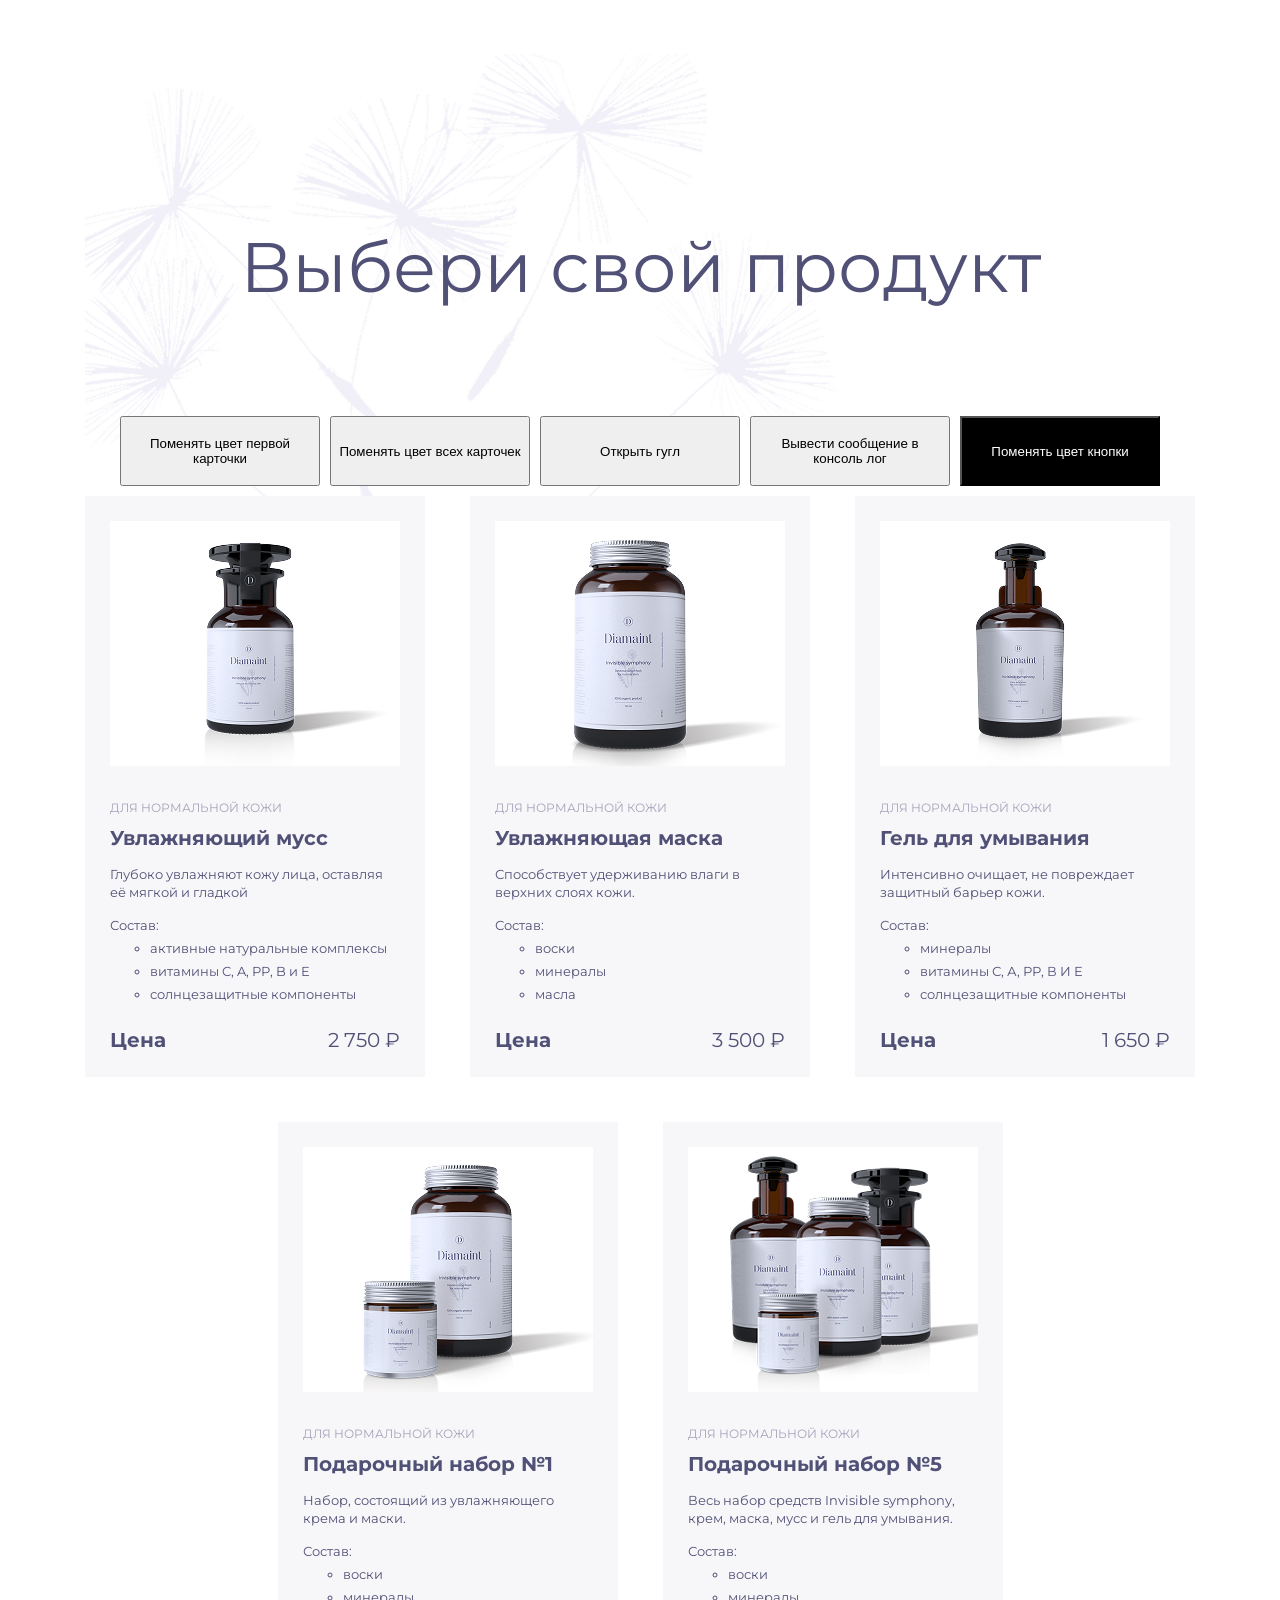
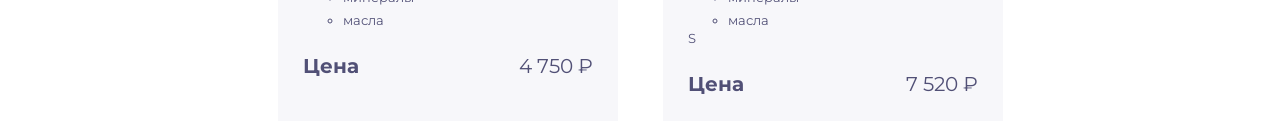
==== index.html @ afa51c01 "fix errors" ====
<!DOCTYPE html>
<html lang="en">
<head>
  <meta charset="UTF-8">
  <meta name="viewport" content="width=device-width, initial-scale=1.0">
  <link rel="stylesheet" href="style.css">
  <link rel="preconnect" href="https://fonts.googleapis.com">
  <link rel="preconnect" href="https://fonts.gstatic.com" crossorigin>
  <link href="https://fonts.googleapis.com/css2?family=Montserrat:ital,wght@0,100..900;1,100..900&display=swap" rel="stylesheet">
  <title>Карточка продукта</title>
</head>
<body>
  <div class="container">
    <h1 class="title">Выбери свой продукт</h1>
    <div class="control-buttons">
      <button id="control-first-card-button" >Поменять цвет первой карточки</button>
      <button id="control-all-cards-button" >Поменять цвет всех карточек</button>
      <button id="external-link-button">Открыть гугл</button>
      <button id="log-button">Вывести сообщение в консоль лог</button>
      <button id="control-toggle-button" class="control-button control-button--modified">Поменять цвет кнопки</button>
    </div>
    <ul class="product_card_list">
      <li class="product_card">
            <img src="img/mousse.jpg" alt="Увлажняющий мусс" width="290" height="245" class="product_card_photo" >
            <span class="product_card_category">для нормальной кожи</span>
            <h2 class="product_card_name">Увлажняющий мусс</h2>
            <p class="product_card_description">Глубоко увлажняют кожу лица, оставляя её мягкой и гладкой</p>
          <div class="product_card_compound_wrapper">
            <span class="product_card_compound_label">Состав:</span>
            <ul class="product_card_compound">
              <li class="product_card_compound_item">активные натуральные комплексы</li>
              <li class="product_card_compound_item">витамины C, A, PP, B и E</li>
              <li class="product_card_compound_item">солнцезащитные компоненты</li>
            </ul>
          </div>
          <div class="product_card_price">
            <span class="product_card_price_label">Цена</span>
            <span class="product_card_price_value">2 750 &#8381;</span>
          </div>
      </li>
      <li class="product_card">
          <img src="img/mask.jpg" alt="Увлажняющая маска" width="290" height="245" class="product_card_photo">
          <span class="product_card_category">для нормальной кожи</span>
          <h2 class="product_card_name">Увлажняющая маска</h2>
          <p class="product_card_description">Способствует удерживанию влаги в верхних слоях кожи.</p>
          <div class="product_card_compound_wrapper">
            <span class="product_card_compound_label">Состав:</span>
            <ul class="product_card_compound">
              <li class="product_card_compound_item">воски</li>
              <li class="product_card_compound_item">минералы</li>
              <li class="product_card_compound_item">масла</li>
            </ul>
          </div>
          <div class="product_card_price">
            <span class="product_card_price_label">Цена</span>
            <span class="product_card_price_value">3 500 &#8381;</span>
          </div>
      </li>
      <li class="product_card">
          <img src="img/cleansing_gel.jpg" alt="Гель для умывания" width="290" height="245" class="product_card_photo">
          <span class="product_card_category">для нормальной кожи</span>
          <h2 class="product_card_name">Гель для умывания</h2>
          <p class="product_card_description">Интенсивно очищает, не повреждает защитный барьер кожи.</p>
          <div class="product_card_compound_wrapper">
            <span class="product_card_compound_label">Состав:</span>
            <ul class="product_card_compound">
              <li class="product_card_compound_item">минералы</li>
              <li class="product_card_compound_item">витамины С, А, РР, В И Е</li>
              <li class="product_card_compound_item">солнцезащитные компоненты</li>
            </ul>
          </div>
            <div class="product_card_price">
              <span class="product_card_price_label">Цена</span>
              <span class="product_card_price_value">1 650 &#8381;</span>
            </div>
      </li>
      <li class="product_card">
          <img src="img/gift_set_1.jpg" alt="Подарочный набор №1" width="290" height="245" class="product_card_photo">
          <span class="product_card_category">для нормальной кожи</span>
          <h2 class="product_card_name">Подарочный набор №1</h2>
          <p class="product_card_description">Набор, состоящий из увлажняющего крема и маски.</p>
          <div class="product_card_compound_wrapper">
            <span class="product_card_compound_label">Состав:</span>
            <ul class="product_card_compound">
              <li class="product_card_compound_item">воски</li>
              <li class="product_card_compound_item">минералы</li>
              <li class="product_card_compound_item">масла</li>
            </ul>
          </div>
          <div class="product_card_price">
            <span class="product_card_price_label">Цена</span>
            <span class="product_card_price_value">4 750 &#8381;</span>
          </div>
      </li>
      <li class="product_card">
          <img src="img/gift_set_5.jpg" alt="Подарочный набор №5" width="290" height="245" class="product_card_photo">
          <span class="product_card_category">для нормальной кожи</span>
          <h2 class="product_card_name">Подарочный набор №5</h2>
          <p class="product_card_description">Весь набор средств Invisible symphony, крем, маска, мусс и гель для умывания.</p>
          <div class="product_card_compound_wrapper">
            <span class="product_card_compound_label">Состав:</span>
            <ul class="product_card_compound">
              <li class="product_card_compound_item">воски</li>
              <li class="product_card_compound_item">минералы</li>
              <li class="product_card_compound_item">масла</li>
            </ul>S
          </div>
          <div class="product_card_price">
            <span class="product_card_price_label">Цена</span>
            <span class="product_card_price_value">7 520 &#8381;</span>
          </div>
      </li>
    </ul>
  </div>
  <script src="main.js"></script>
  <script src="homework-5.js"></script>
  <script src="homework-6.js"></script>
  <script type="module" src="homework-7.js"></script>
</body>
</html>
---- style.css ----
* {
  box-sizing: border-box;
}

body {
  font-family: 'Montserrat', sans-serif;
  font-size: 13px;
  color: #515076;
  line-height: 18px;
}

.title {
  font-size: 70px;
  font-weight: 400;
  line-height: 78px;
  margin: 0;
  margin-bottom: 110px;
  text-align: center;
}

.container {
  background-position: top left;
  background-repeat: no-repeat;
  background-image: url("/img/bg_flowers.png");
  width: 1110px;
  margin: 0 auto;
  padding-top: 220px;
}

.control-buttons {
  display: flex;
  flex-wrap: wrap;
  gap: 10px;
  margin-bottom: 10px;
  justify-content: center;
}

.control-buttons button {
  width: 200px;
  height: 70px;
}

.control-button {
  background-color: rebeccapurple;
  color: aquamarine;
}

.control-button--modified {
  background-color: black;
  color: white;
}

.product_card_list {
  display: flex;
  flex-wrap: wrap;
  justify-content: center;
  list-style: none;
  padding: 0;
  margin: 0 auto;
  gap: 45px;
}

.product_card {
  background-color: #F7F7FA;
  width: 340px;
  padding: 25px;
}

.product_card_photo {
  display: block; 
  margin-bottom: 30px;
}

.product_card_category {
  color: #A5A3B9;
  font-size: 12px;
  line-height: 24px;
  text-transform: uppercase;
}

.product_card_name {
  font-size: 20px;
  line-height: 27px;
  margin-top: 5px;
  margin-bottom: 5px;
}

.product_card_compound_wrapper {
  margin-top: 15px;
  margin-bottom: 25px;
}

.product_card_compound_item {
  margin-top: 5px;
}

.product_card_price {
  font-size: 20px;
  line-height: 24px;
  display: flex;
  justify-content: space-between;
}

.product_card_price_label {
  font-weight: 700;
  font-style: bold;
}
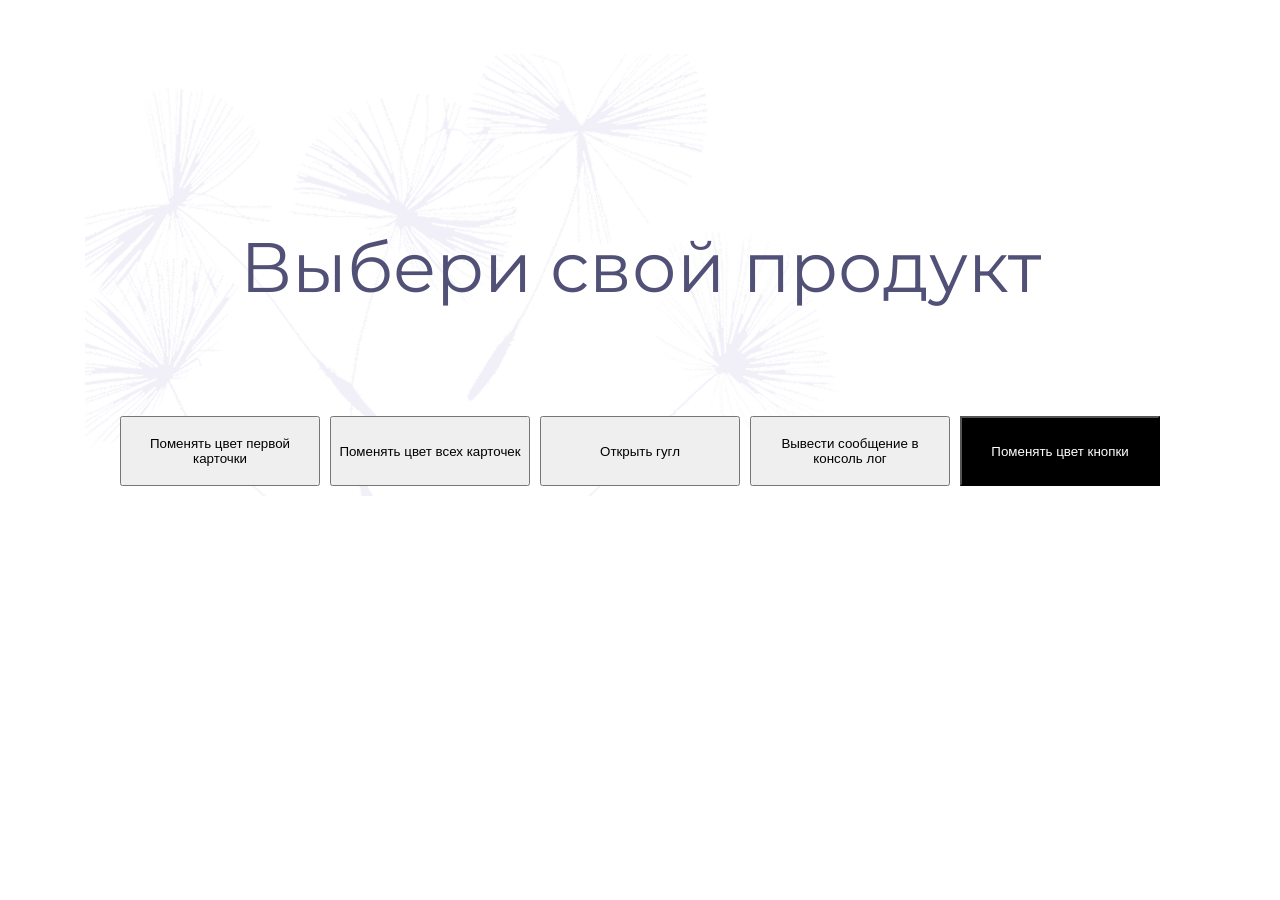
==== commit 45781cc7: "completed task with template" ====
--- a/index.html
+++ b/index.html
@@ -19,102 +19,32 @@
       <button id="log-button">Вывести сообщение в консоль лог</button>
       <button id="control-toggle-button" class="control-button control-button--modified">Поменять цвет кнопки</button>
     </div>
-    <ul class="product_card_list">
+
+    <ul id="product_card_list" class="product_card_list">    </ul>
+
+    <template id="product_card-template">
       <li class="product_card">
-            <img src="img/mousse.jpg" alt="Увлажняющий мусс" width="290" height="245" class="product_card_photo" >
-            <span class="product_card_category">для нормальной кожи</span>
-            <h2 class="product_card_name">Увлажняющий мусс</h2>
-            <p class="product_card_description">Глубоко увлажняют кожу лица, оставляя её мягкой и гладкой</p>
-          <div class="product_card_compound_wrapper">
-            <span class="product_card_compound_label">Состав:</span>
-            <ul class="product_card_compound">
-              <li class="product_card_compound_item">активные натуральные комплексы</li>
-              <li class="product_card_compound_item">витамины C, A, PP, B и E</li>
-              <li class="product_card_compound_item">солнцезащитные компоненты</li>
-            </ul>
-          </div>
-          <div class="product_card_price">
-            <span class="product_card_price_label">Цена</span>
-            <span class="product_card_price_value">2 750 &#8381;</span>
-          </div>
+        <img class="product_card_photo" src="" alt="" width="290" height="245">
+        <span class="product_card_category"></span>
+        <h2 class="product_card_name"></h2>
+        <p class="product_card_description"></p>
+      <div class="product_card_compound_wrapper">
+        <span class="product_card_compound_label">Состав:</span>
+        <ul class="product_card_compound">
+        </ul>
+      </div>
+      <div class="product_card_price">
+        <span class="product_card_price_label">Цена</span>
+        <span class="product_card_price_value"> </span>
+      </div>
       </li>
-      <li class="product_card">
-          <img src="img/mask.jpg" alt="Увлажняющая маска" width="290" height="245" class="product_card_photo">
-          <span class="product_card_category">для нормальной кожи</span>
-          <h2 class="product_card_name">Увлажняющая маска</h2>
-          <p class="product_card_description">Способствует удерживанию влаги в верхних слоях кожи.</p>
-          <div class="product_card_compound_wrapper">
-            <span class="product_card_compound_label">Состав:</span>
-            <ul class="product_card_compound">
-              <li class="product_card_compound_item">воски</li>
-              <li class="product_card_compound_item">минералы</li>
-              <li class="product_card_compound_item">масла</li>
-            </ul>
-          </div>
-          <div class="product_card_price">
-            <span class="product_card_price_label">Цена</span>
-            <span class="product_card_price_value">3 500 &#8381;</span>
-          </div>
-      </li>
-      <li class="product_card">
-          <img src="img/cleansing_gel.jpg" alt="Гель для умывания" width="290" height="245" class="product_card_photo">
-          <span class="product_card_category">для нормальной кожи</span>
-          <h2 class="product_card_name">Гель для умывания</h2>
-          <p class="product_card_description">Интенсивно очищает, не повреждает защитный барьер кожи.</p>
-          <div class="product_card_compound_wrapper">
-            <span class="product_card_compound_label">Состав:</span>
-            <ul class="product_card_compound">
-              <li class="product_card_compound_item">минералы</li>
-              <li class="product_card_compound_item">витамины С, А, РР, В И Е</li>
-              <li class="product_card_compound_item">солнцезащитные компоненты</li>
-            </ul>
-          </div>
-            <div class="product_card_price">
-              <span class="product_card_price_label">Цена</span>
-              <span class="product_card_price_value">1 650 &#8381;</span>
-            </div>
-      </li>
-      <li class="product_card">
-          <img src="img/gift_set_1.jpg" alt="Подарочный набор №1" width="290" height="245" class="product_card_photo">
-          <span class="product_card_category">для нормальной кожи</span>
-          <h2 class="product_card_name">Подарочный набор №1</h2>
-          <p class="product_card_description">Набор, состоящий из увлажняющего крема и маски.</p>
-          <div class="product_card_compound_wrapper">
-            <span class="product_card_compound_label">Состав:</span>
-            <ul class="product_card_compound">
-              <li class="product_card_compound_item">воски</li>
-              <li class="product_card_compound_item">минералы</li>
-              <li class="product_card_compound_item">масла</li>
-            </ul>
-          </div>
-          <div class="product_card_price">
-            <span class="product_card_price_label">Цена</span>
-            <span class="product_card_price_value">4 750 &#8381;</span>
-          </div>
-      </li>
-      <li class="product_card">
-          <img src="img/gift_set_5.jpg" alt="Подарочный набор №5" width="290" height="245" class="product_card_photo">
-          <span class="product_card_category">для нормальной кожи</span>
-          <h2 class="product_card_name">Подарочный набор №5</h2>
-          <p class="product_card_description">Весь набор средств Invisible symphony, крем, маска, мусс и гель для умывания.</p>
-          <div class="product_card_compound_wrapper">
-            <span class="product_card_compound_label">Состав:</span>
-            <ul class="product_card_compound">
-              <li class="product_card_compound_item">воски</li>
-              <li class="product_card_compound_item">минералы</li>
-              <li class="product_card_compound_item">масла</li>
-            </ul>S
-          </div>
-          <div class="product_card_price">
-            <span class="product_card_price_label">Цена</span>
-            <span class="product_card_price_value">7 520 &#8381;</span>
-          </div>
-      </li>
-    </ul>
+    </template>
+    
   </div>
   <script src="main.js"></script>
   <script src="homework-5.js"></script>
   <script src="homework-6.js"></script>
   <script type="module" src="homework-7.js"></script>
+  <script type="module" src="homework-8.js"></script>
 </body>
 </html>
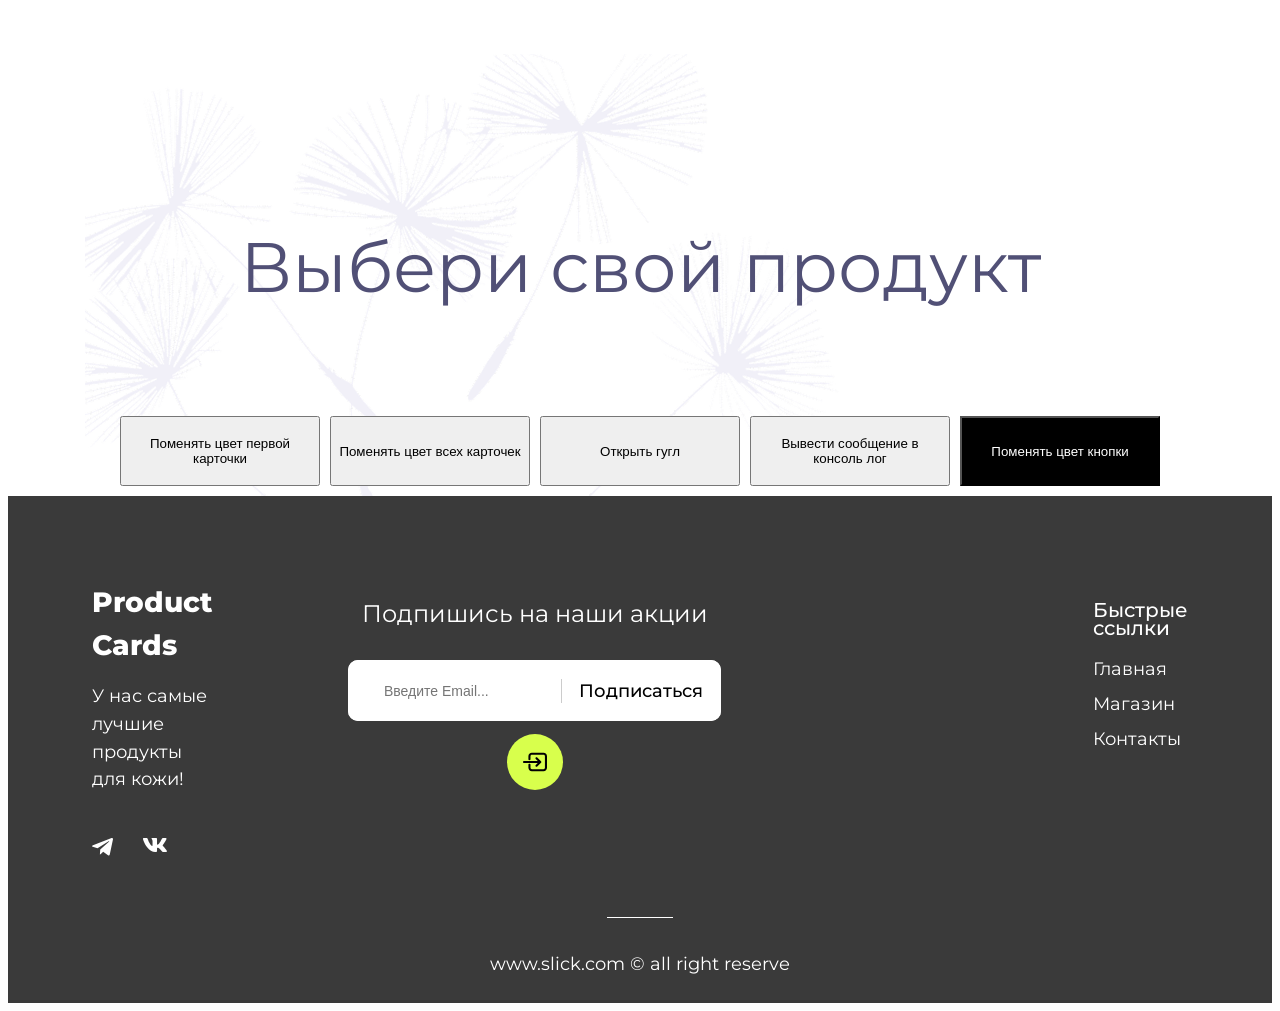
==== commit eae03025: "completed tasks with forms" ====
--- a/index.html
+++ b/index.html
@@ -18,13 +18,14 @@
       <button id="external-link-button">Открыть гугл</button>
       <button id="log-button">Вывести сообщение в консоль лог</button>
       <button id="control-toggle-button" class="control-button control-button--modified">Поменять цвет кнопки</button>
+      
     </div>
 
     <ul id="product_card_list" class="product_card_list">    </ul>
 
     <template id="product_card-template">
       <li class="product_card">
-        <img class="product_card_photo" src="" alt="" width="290" height="245">
+        <img class="product_card_image" src="" alt="" width="290" height="245">
         <span class="product_card_category"></span>
         <h2 class="product_card_name"></h2>
         <p class="product_card_description"></p>
@@ -39,12 +40,92 @@
       </div>
       </li>
     </template>
-    
   </div>
+
+  
+  <footer class="footer">
+    <div class="footer_container">
+      <div class="footer_wrapper">
+        <div class="footer_about">
+          <h2 class="footer_logo">Product Cards</h2>
+          <p class="footer_description">У нас самые лучшие продукты для кожи!</p>
+          <div class="footer_icons">
+            <a href="#" class="footer_telegramm">
+              <img src="img/telegtamm_icon.svg" alt="Telegram" width="21" height="18">
+            </a>
+            <a href="#" class="footer_vk">
+              <img src="img/vk_icon.svg" alt="VK" width="24" height="14">
+            </a>
+          </div>
+        </div>
+        <div class="footer_subscribe">
+          <h3 class="footer_subscribe-title">Подпишись на наши акции</h3>
+          <form class="footer_form">
+            <input 
+            type="email"
+            name="email"
+            class="footer_form-email"
+            placeholder="Введите Email..."
+            required
+            autocomplete="on"
+            >
+            <button type="submit" class="footer_form-btn">Подписаться</button>
+          </form>
+          <button type="button" class="registration"></button>
+        </div>
+          <nav class="footer_nav">
+            <h3 class="footer_nav-name">Быстрые ссылки</h3>
+            <ul class="footer_nav-list">
+              <li class="footer_nav-item">
+                <a href="#" class="footer_nav-link">Главная</a>
+              </li>
+              <li class="footer_nav-item">
+                <a href="#" class="footer_nav-link">Магазин</a>
+              </li>
+              <li class="footer_nav-item">
+                <a href="#" class="footer_nav-link">Контакты</a>
+              </li>
+            </ul>
+          </nav>
+        </div>
+        <p class="footer_rights">www.slick.com © all right reserve</p>
+    </div>
+  </footer>
+
+  <div class="overlay"></div>
+  <div class="modal">
+    <button type="button" class="modal_close"></button>
+    <form action="" class="form_registration">
+      <label for="username">Имя:</label>
+        <input type="text" id="username" name="username" placeholder="Иван" required>
+
+      <label for="surname">Фамилия:</label>
+        <input type="text" id="surname" name="surname" placeholder="Иванович" required>
+        
+      <label for="birthday">Дата рождения:</label>
+        <input type="date" id="birthday" name="birthday" placeholder="20.06.1995" required>
+
+      <label for="login">Логин:</label>
+        <input type="text" id="login" name="login" placeholder="Ivan22" minlength="4" maxlength="15" required>
+      
+      <label for="password">Пароль:</label>
+        <input type="password" id="password" name="password" minlength="6" maxlength="15" required>
+      
+      <label for="confirm_password">Подтверждение пароля:</label>
+        <input type="password" id="confirm_password" name="confirm_password" required>
+      
+      <div class="buttons">
+        <button type="submit" class="submit_button form_button"></button>
+        <button type="reset" class="reset_button form_button"></button>
+      </div>
+    </form>
+  </div>
+
   <script src="main.js"></script>
   <script src="homework-5.js"></script>
   <script src="homework-6.js"></script>
   <script type="module" src="homework-7.js"></script>
   <script type="module" src="homework-8.js"></script>
+  <script src="homework-9.js"></script>
 </body>
 </html>
--- a/style.css
+++ b/style.css
@@ -66,7 +66,7 @@
   padding: 25px;
 }
 
-.product_card_photo {
+.product_card_image {
   display: block; 
   margin-bottom: 30px;
 }
@@ -104,4 +104,303 @@
 .product_card_price_label {
   font-weight: 700;
   font-style: bold;
-}+}
+
+.overlay {
+  display: none;
+  position: fixed;
+  z-index: 3;
+  top: 0;
+  left: 0;
+  width: 100%;
+  height: 100%;
+  background: rgba(0,0,0,0.5);
+}
+
+.overlay-showed {
+  display: block;
+}
+
+.registration {
+  width: 56px;
+  height: 56px;
+  border-radius: 50%;
+  border: none;
+  cursor: pointer;
+
+  background-color: #d8ff4c; 
+
+  background-image: url("img/login-button-icon.svg");
+  background-repeat: no-repeat;
+  background-position: center;
+  background-size: 24px;
+}
+
+.modal {
+  display: none;
+
+  position: fixed;
+  z-index: 4;
+
+  top: 50%;
+  left: 50%;
+  transform: translate(-50%, -50%);
+
+  width: 100%;
+  max-width: 480px;   
+  padding: 32px 28px;
+
+  background-color: #1c1c1c;
+  color: #ffffff;
+
+  border-radius: 16px;
+  box-shadow: 0 20px 60px rgba(0, 0, 0, 0.6);
+}
+
+.modal-showed {
+  display: block;
+}
+
+.modal_close {
+  width: 40px;
+  height: 40px;
+
+  border: none;
+  border-radius: 50%;
+  cursor: pointer;
+
+  background-color: transparent;
+
+  background-image: url("img/close-button-icon.svg");
+  background-repeat: no-repeat;
+  background-position: center;
+  background-size: 18px;
+
+  filter: invert(1); 
+}
+
+
+.form_registration {
+  padding: 15px;
+  font-size: 20px;
+  display: flex;
+  flex-direction: column;
+  gap: 15px;
+}
+
+.form_registration label {
+  display: block;
+  margin-bottom: 4px;
+
+  font-size: 12px;
+  font-weight: 600;
+  color: #8f8f8f;
+
+  text-transform: uppercase;
+  letter-spacing: 0.5px;
+}
+
+.form_registration input {
+  width: 100%;
+  padding: 12px 14px;
+
+  border-radius: 10px; 
+  border: 1px solid #3a3a3a;
+
+  background-color: #262626;
+  color: #fff;
+
+  font-size: 14px;
+
+  transition: all 0.2s ease;
+  outline: none;
+  margin-bottom: 16px;
+}
+
+.buttons {
+  display: flex;
+  gap: 20px;
+}
+
+.form_button {
+  width: 56px;
+  height: 56px;
+  border-radius: 50%;
+  border: none;
+  cursor: pointer;
+
+  background-color: #2e7d32;
+  background-repeat: no-repeat;
+  background-position: center;
+  background-size: 24px;
+
+  transition: transform 0.15s ease;
+}
+
+.form_button:hover {
+  transform: scale(1.1);
+}
+
+.form_button:active {
+  transform: scale(0.9);
+}
+
+.submit_button {
+  background-image: url("img/submit-button-icon.svg");
+}
+
+.reset_button {
+  background-image: url("img/reset-button-icon.svg");
+  background-color: #555;
+}
+
+.footer {
+  background-color: #3A3A3A;
+  color: white;
+}
+
+.footer_container {
+  max-width: 1728px;
+  padding: 85px 84px 30px;
+  margin: 0 auto;
+}
+
+.footer_wrapper {
+  display: flex;
+  align-items: flex-start;
+  margin-bottom: 165px;
+}
+
+.footer_about {
+  width: 409px;
+  height: 87px;
+  display: flex;
+  flex-direction: column;
+  margin-right: 132px;
+}
+
+.footer_logo {
+  font-weight: 800;
+  font-size: 28px;
+  line-height: 154%;
+  margin: 0;
+}
+
+.footer_description {
+  font-weight: 400;
+  font-size: 18px;
+  line-height: 154%;
+  margin-top: 16px;
+  margin-bottom: 44px;
+}
+
+.footer_icons {
+  display: flex;
+  gap: 30px;
+}
+
+.footer_subscribe {
+  width: 477px;
+  margin-right: 372px;
+  display: flex;
+  flex-direction: column;
+  align-items: center;
+  text-align: center;
+  gap: 13px;
+}
+
+.footer_subscribe-title {
+  font-weight: 400;
+  font-size: 24px;
+}
+
+.footer_form {
+  width: 100%;
+  height: 61px;
+  display: flex;
+  overflow: hidden;
+  border-radius: 10px;
+  background-color: white;
+}
+
+.footer_form-email {
+  flex: 1;
+  border: none;
+  outline: none;
+  padding-left: 36px;
+
+  font-weight: 500;
+  font-size: 14px;
+  line-height: 100%;
+}
+
+.footer_form-btn {
+  width: 160px;
+  border: none;
+  background-color: white;
+  color: black;
+
+  font-size: 18px;
+  font-weight: 500;
+  font-family: inherit;
+
+  position: relative;
+}
+
+.footer_form-btn::before {
+  content: "";
+  position: absolute;
+  left: 0;
+  top: 50%;
+  transform: translateY(-50%);
+  width: 1px;
+  height: 24px;
+  background-color: #ccc;
+}
+
+.footer_nav {
+  width: 200px;
+}
+
+.footer_nav-name {
+  font-weight: 500;
+  font-size: 20px;
+}
+
+.footer_nav-list {
+  list-style: none;
+  margin: 23px 0 0;
+  padding: 0;
+
+  display: flex;
+  flex-direction: column;
+  gap: 17px;
+}
+
+.footer_nav-item {
+  font-size: 18px;
+  font-weight: 400;
+}
+
+.footer_nav-link {
+  text-decoration: none;
+  color: white;
+}
+
+.footer_rights {
+  text-align: center;
+  font-size: 18px;
+  position: relative;
+  margin: 0;
+}
+
+.footer_rights::before {
+  content: "";
+  position: absolute;
+  top: -38px;
+  left: 50%;
+  transform: translateX(-50%);
+  width: 66px;
+  height: 1px;
+  background: white;
+}
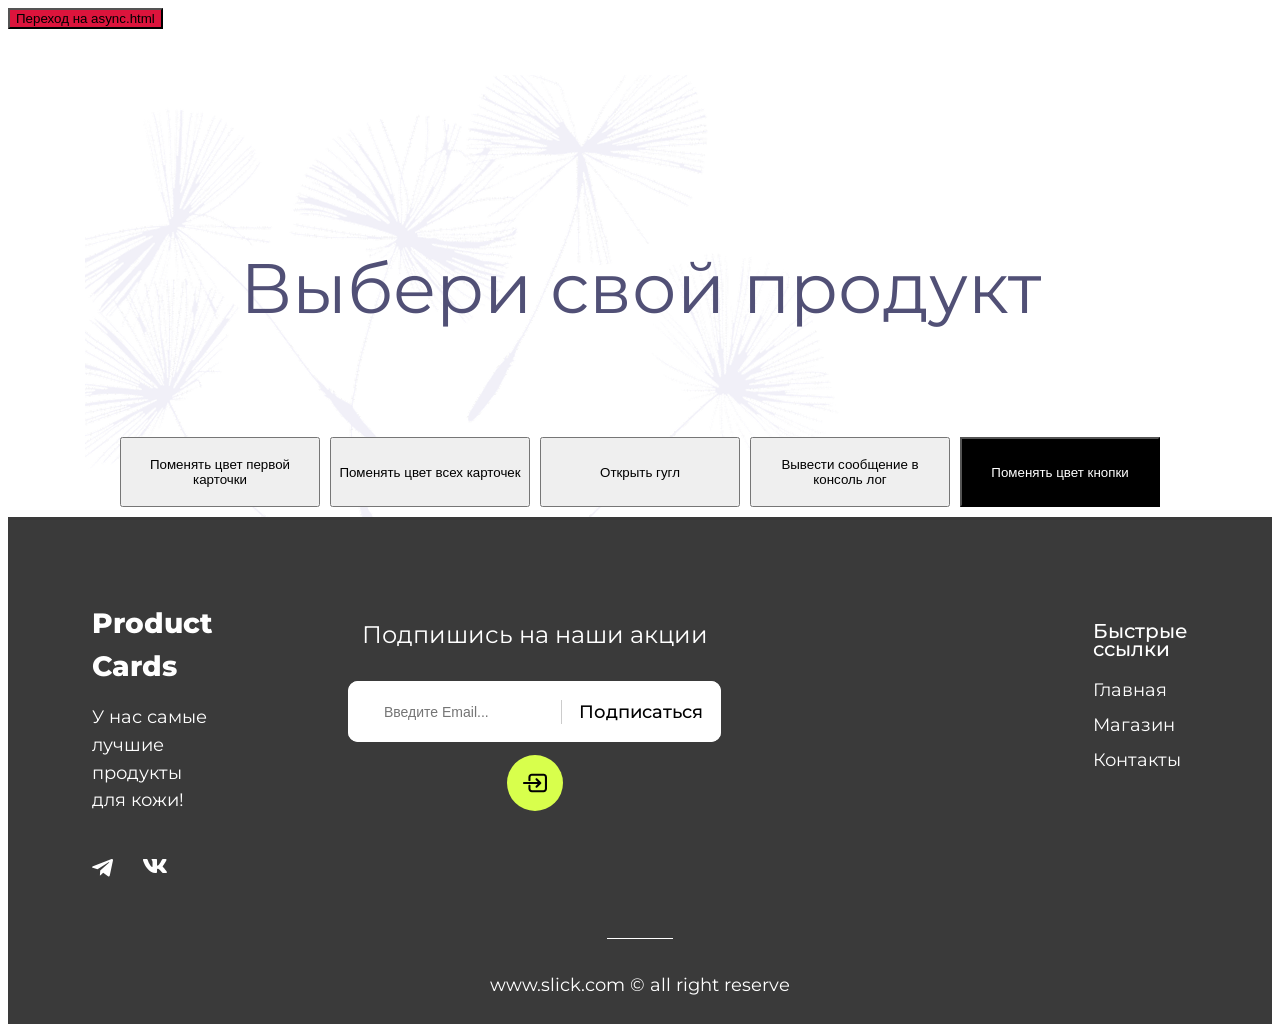
==== commit ce7f08a7: "completion of homework 13" ====
--- a/index.html
+++ b/index.html
@@ -10,6 +10,11 @@
   <title>Карточка продукта</title>
 </head>
 <body>
+  
+  <a href="/async/async.html">
+    <button class="async-btn">Переход на async.html</button>
+  </a>
+
   <div class="container">
     <h1 class="title">Выбери свой продукт</h1>
     <div class="control-buttons">
@@ -51,7 +56,7 @@
           <p class="footer_description">У нас самые лучшие продукты для кожи!</p>
           <div class="footer_icons">
             <a href="#" class="footer_telegramm">
-              <img src="img/telegtamm_icon.svg" alt="Telegram" width="21" height="18">
+              <img src="img/telegramm_icon.svg" alt="Telegram" width="21" height="18">
             </a>
             <a href="#" class="footer_vk">
               <img src="img/vk_icon.svg" alt="VK" width="24" height="14">
@@ -60,7 +65,7 @@
         </div>
         <div class="footer_subscribe">
           <h3 class="footer_subscribe-title">Подпишись на наши акции</h3>
-          <form class="footer_form">
+          <form id="footer_form_subscrb" class="footer_form">
             <input 
             type="email"
             name="email"
@@ -93,9 +98,9 @@
   </footer>
 
   <div class="overlay"></div>
-  <div class="modal">
+  <div id="registration-modal" class="modal">
     <button type="button" class="modal_close"></button>
-    <form action="" class="form_registration">
+    <form action="" id="form_registration" class="form_registration">
       <label for="username">Имя:</label>
         <input type="text" id="username" name="username" placeholder="Иван" required>
 
@@ -121,11 +126,6 @@
     </form>
   </div>
 
-  <script src="main.js"></script>
-  <script src="homework-5.js"></script>
-  <script src="homework-6.js"></script>
-  <script type="module" src="homework-7.js"></script>
-  <script type="module" src="homework-8.js"></script>
-  <script src="homework-9.js"></script>
+  <script type="module" src="main.js"></script>
 </body>
 </html>
--- a/style.css
+++ b/style.css
@@ -7,6 +7,10 @@
   font-size: 13px;
   color: #515076;
   line-height: 18px;
+}
+
+.async-btn {
+  background-color: crimson;
 }
 
 .title {
@@ -130,7 +134,7 @@
 
   background-color: #d8ff4c; 
 
-  background-image: url("img/login-button-icon.svg");
+  background-image: url("img/login_button_icon.svg");
   background-repeat: no-repeat;
   background-position: center;
   background-size: 24px;
@@ -171,7 +175,7 @@
 
   background-color: transparent;
 
-  background-image: url("img/close-button-icon.svg");
+  background-image: url("img/close_button_icon.svg");
   background-repeat: no-repeat;
   background-position: center;
   background-size: 18px;
@@ -246,11 +250,11 @@
 }
 
 .submit_button {
-  background-image: url("img/submit-button-icon.svg");
+  background-image: url("img/submit_button_icon.svg");
 }
 
 .reset_button {
-  background-image: url("img/reset-button-icon.svg");
+  background-image: url("img/reset_button_icon.svg");
   background-color: #555;
 }
 
